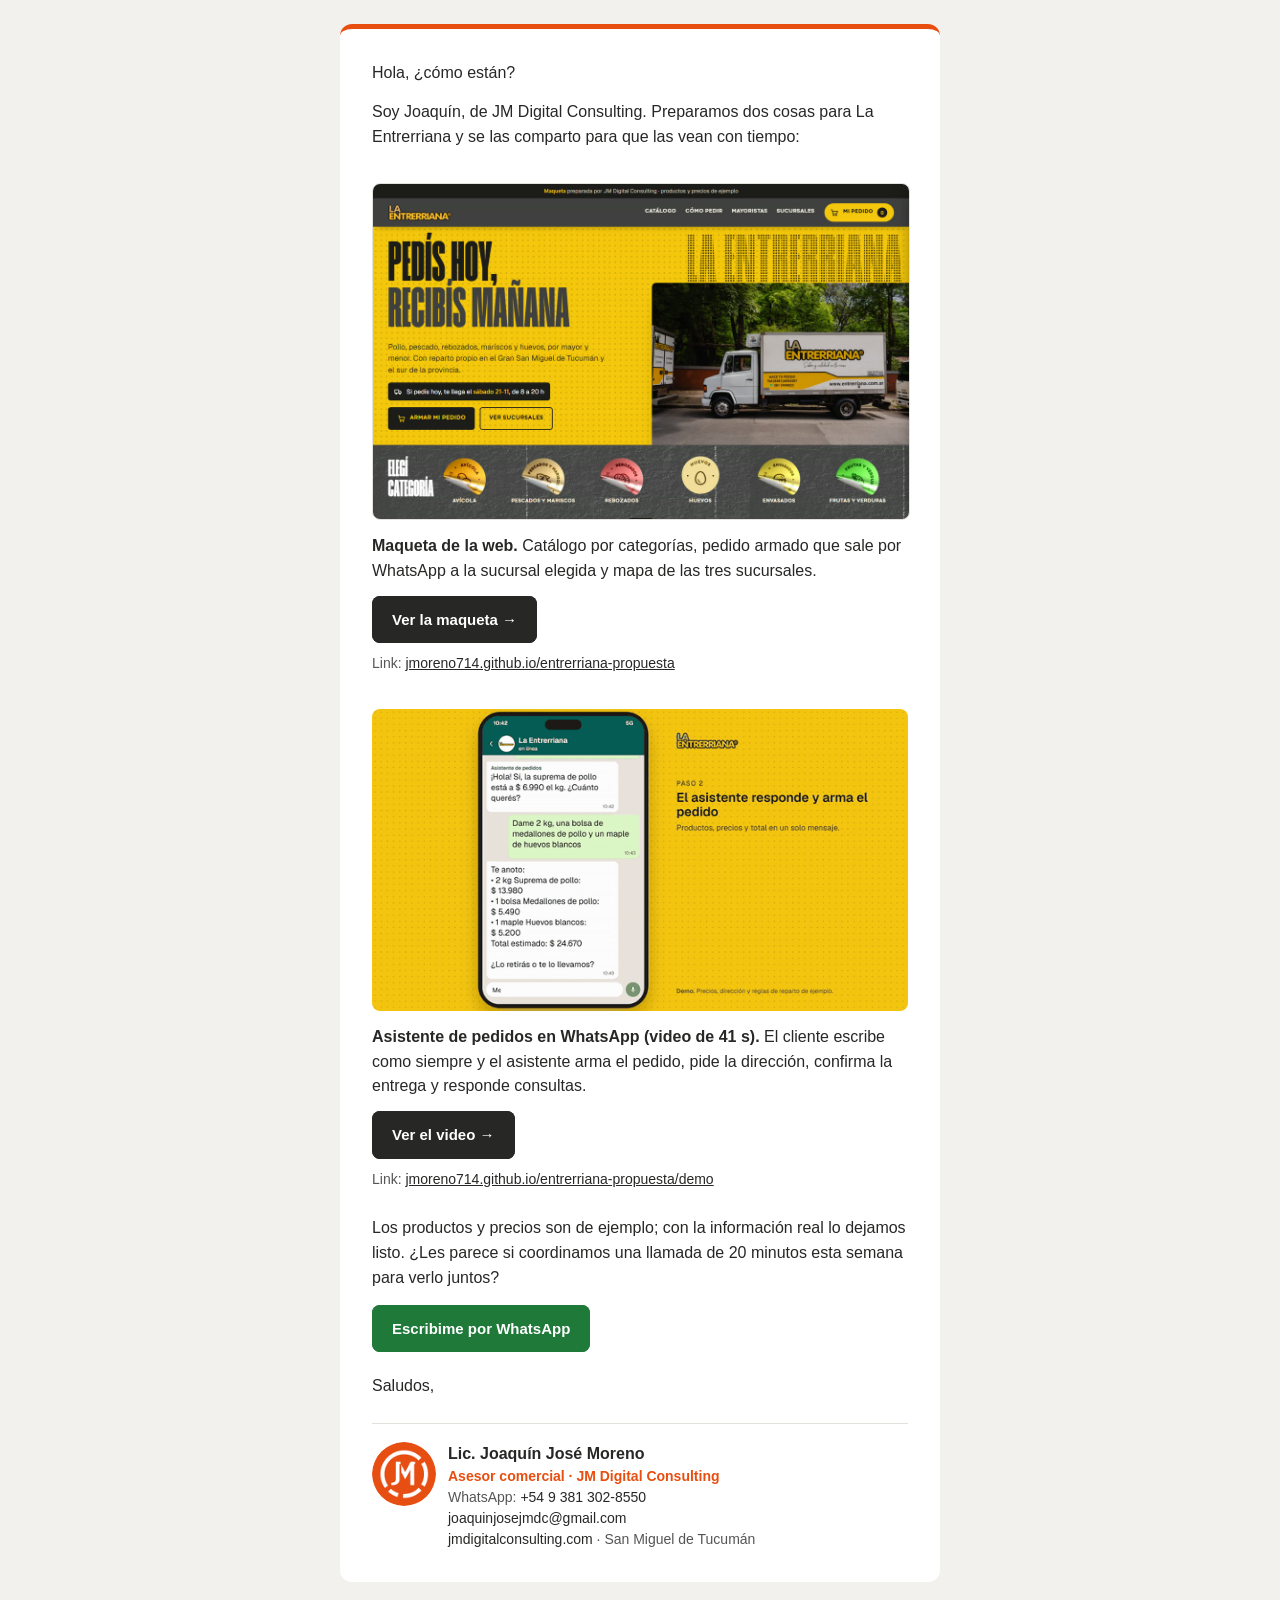
==== correo/index.html @ 6ceccf23 "Correo en línea para copiar y pegar Co-Authored-By: Claude Opus 5.5 <noreply@anthropic.com>" ====
<!doctype html>
<html lang="es">
<head>
<meta charset="utf-8">
<meta name="viewport" content="width=device-width, initial-scale=1">
<meta name="robots" content="noindex, nofollow">
<title>Maqueta web y demo de pedidos por WhatsApp para La Entrerriana</title>
</head>
<body style="margin:0;padding:0;background:#f2f1ee;">
<!-- Asunto: Maqueta web y demo de pedidos por WhatsApp para La Entrerriana -->
<div style="display:none;max-height:0;overflow:hidden;opacity:0;">Les comparto la maqueta de la web y un video corto del asistente de pedidos.</div>
<table role="presentation" width="100%" cellpadding="0" cellspacing="0" border="0" style="background:#f2f1ee;">
<tr><td align="center" style="padding:24px 12px;">
<table role="presentation" width="600" cellpadding="0" cellspacing="0" border="0" bgcolor="#ffffff" style="width:100%;max-width:600px;background:#ffffff;border-radius:12px;border-top:5px solid #E84E0F;">
<tr><td style="padding:32px 32px 8px;font-family:Arial,Helvetica,sans-serif;font-size:16px;line-height:1.55;color:#272726;">
<p style="margin:0 0 14px;">Hola, ¿cómo están?</p>
<p style="margin:0 0 14px;">Soy Joaquín, de JM Digital Consulting. Preparamos dos cosas para La Entrerriana y se las comparto para que las vean con tiempo:</p>
</td></tr>

<!-- Maqueta web -->
<tr><td style="padding:12px 32px 8px;">
<a href="https://jmoreno714.github.io/entrerriana-propuesta/" target="_blank" style="text-decoration:none;">
<img src="https://jmoreno714.github.io/entrerriana-propuesta/correo/sitio.jpg" width="536" alt="Maqueta de la web de La Entrerriana: inicio con el camión de reparto y las categorías" style="display:block;width:100%;max-width:536px;height:auto;border:1px solid #e3e1dc;border-radius:8px;">
</a>
</td></tr>
<tr><td style="padding:6px 32px 22px;font-family:Arial,Helvetica,sans-serif;font-size:16px;line-height:1.55;color:#272726;">
<p style="margin:0 0 12px;"><b>Maqueta de la web.</b> Catálogo por categorías, pedido armado que sale por WhatsApp a la sucursal elegida y mapa de las tres sucursales.</p>
<table role="presentation" cellpadding="0" cellspacing="0" border="0"><tr><td bgcolor="#272726" style="background:#272726;border-radius:8px;"><a href="https://jmoreno714.github.io/entrerriana-propuesta/" target="_blank" style="display:inline-block;background:#272726;color:#ffffff;font-family:Arial,Helvetica,sans-serif;font-size:15px;font-weight:bold;text-decoration:none;padding:12px 20px;border-radius:8px;"><font color="#ffffff">Ver la maqueta &rarr;</font></a></td></tr></table>
<p style="margin:10px 0 0;font-size:14px;color:#555555;">Link: <a href="https://jmoreno714.github.io/entrerriana-propuesta/" target="_blank" style="color:#272726;">jmoreno714.github.io/entrerriana-propuesta</a></p>
</td></tr>

<!-- Video demo -->
<tr><td style="padding:12px 32px 8px;">
<a href="https://jmoreno714.github.io/entrerriana-propuesta/demo/" target="_blank" style="text-decoration:none;">
<img src="https://jmoreno714.github.io/entrerriana-propuesta/correo/demo.gif" width="536" alt="Video: un cliente hace el pedido por WhatsApp y el asistente lo arma" style="display:block;width:100%;max-width:536px;height:auto;border-radius:8px;">
</a>
</td></tr>
<tr><td style="padding:6px 32px 22px;font-family:Arial,Helvetica,sans-serif;font-size:16px;line-height:1.55;color:#272726;">
<p style="margin:0 0 12px;"><b>Asistente de pedidos en WhatsApp (video de 41 s).</b> El cliente escribe como siempre y el asistente arma el pedido, pide la dirección, confirma la entrega y responde consultas.</p>
<table role="presentation" cellpadding="0" cellspacing="0" border="0"><tr><td bgcolor="#272726" style="background:#272726;border-radius:8px;"><a href="https://jmoreno714.github.io/entrerriana-propuesta/demo/" target="_blank" style="display:inline-block;background:#272726;color:#ffffff;font-family:Arial,Helvetica,sans-serif;font-size:15px;font-weight:bold;text-decoration:none;padding:12px 20px;border-radius:8px;"><font color="#ffffff">Ver el video &rarr;</font></a></td></tr></table>
<p style="margin:10px 0 0;font-size:14px;color:#555555;">Link: <a href="https://jmoreno714.github.io/entrerriana-propuesta/demo/" target="_blank" style="color:#272726;">jmoreno714.github.io/entrerriana-propuesta/demo</a></p>
</td></tr>

<!-- Cierre -->
<tr><td style="padding:4px 32px 24px;font-family:Arial,Helvetica,sans-serif;font-size:16px;line-height:1.55;color:#272726;">
<p style="margin:0 0 14px;">Los productos y precios son de ejemplo; con la información real lo dejamos listo. ¿Les parece si coordinamos una llamada de 20 minutos esta semana para verlo juntos?</p>
<table role="presentation" cellpadding="0" cellspacing="0" border="0"><tr><td bgcolor="#1f7a3a" style="background:#1f7a3a;border-radius:8px;"><a href="https://wa.me/5493813028550?text=Hola%20Joaqu%C3%ADn%2C%20vimos%20la%20maqueta%20y%20la%20demo%20para%20La%20Entrerriana" target="_blank" style="display:inline-block;background:#1f7a3a;color:#ffffff;font-family:Arial,Helvetica,sans-serif;font-size:15px;font-weight:bold;text-decoration:none;padding:12px 20px;border-radius:8px;"><font color="#ffffff">Escribime por WhatsApp</font></a></td></tr></table>
<p style="margin:22px 0 0;">Saludos,</p>
</td></tr>

<!-- Firma -->
<tr><td style="padding:0 32px 32px;">
<table role="presentation" cellpadding="0" cellspacing="0" border="0" style="border-top:1px solid #e3e1dc;width:100%;">
<tr>
<td width="76" valign="top" style="padding-top:18px;">
<a href="https://jmdigitalconsulting.com" target="_blank"><img src="https://jmoreno714.github.io/entrerriana-propuesta/correo/logo-jmdc.png" width="64" height="64" alt="JM Digital Consulting" style="display:block;border-radius:50%;"></a>
</td>
<td valign="top" style="padding-top:18px;font-family:Arial,Helvetica,sans-serif;font-size:14px;line-height:1.5;color:#555555;">
<div style="font-size:16px;font-weight:bold;color:#272726;">Lic. Joaquín José Moreno</div>
<div style="color:#E84E0F;font-weight:bold;">Asesor comercial · JM Digital Consulting</div>
<div>WhatsApp: <a href="https://wa.me/5493813028550" target="_blank" style="color:#272726;text-decoration:none;">+54 9 381 302-8550</a></div>
<div><a href="mailto:joaquinjosejmdc@gmail.com" style="color:#272726;text-decoration:none;">joaquinjosejmdc@gmail.com</a></div>
<div><a href="https://jmdigitalconsulting.com" target="_blank" style="color:#272726;text-decoration:none;">jmdigitalconsulting.com</a> · San Miguel de Tucumán</div>
</td>
</tr>
</table>
</td></tr>
</table>
</td></tr>
</table>
</body>
</html>
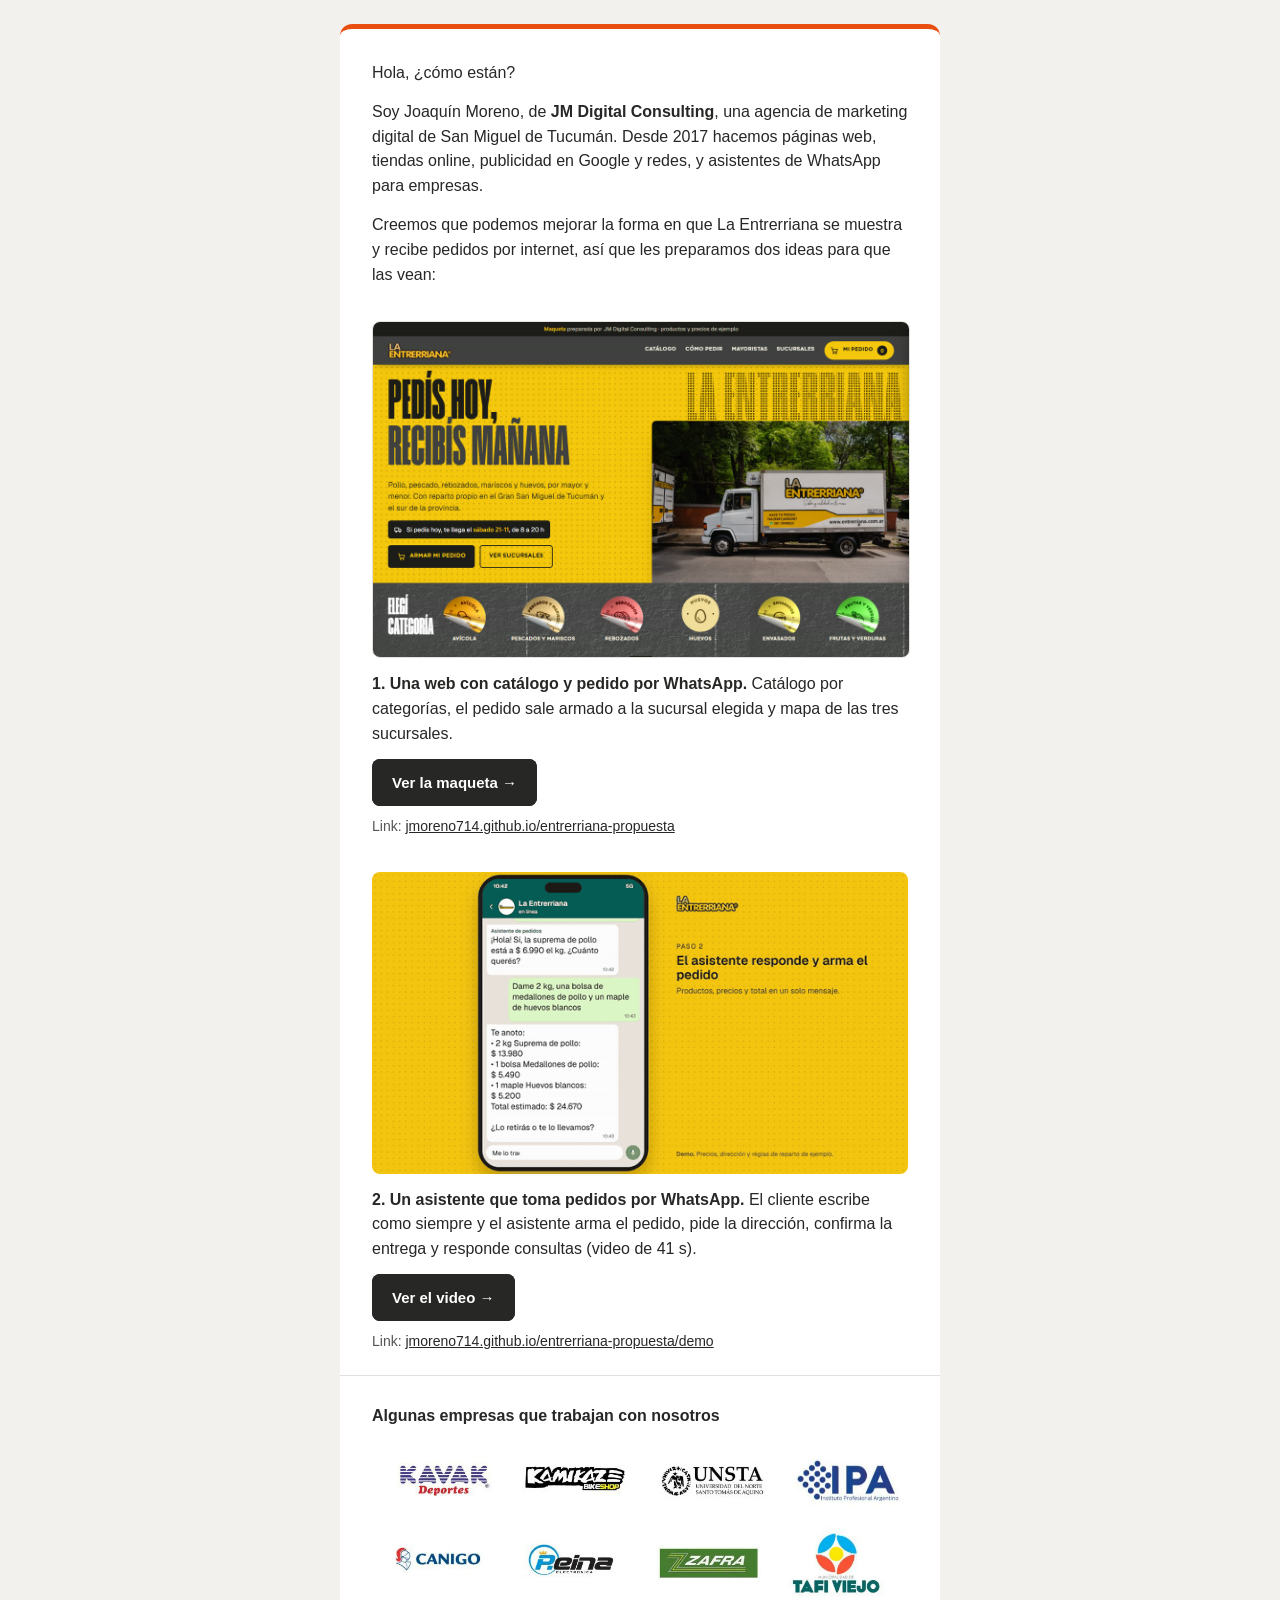
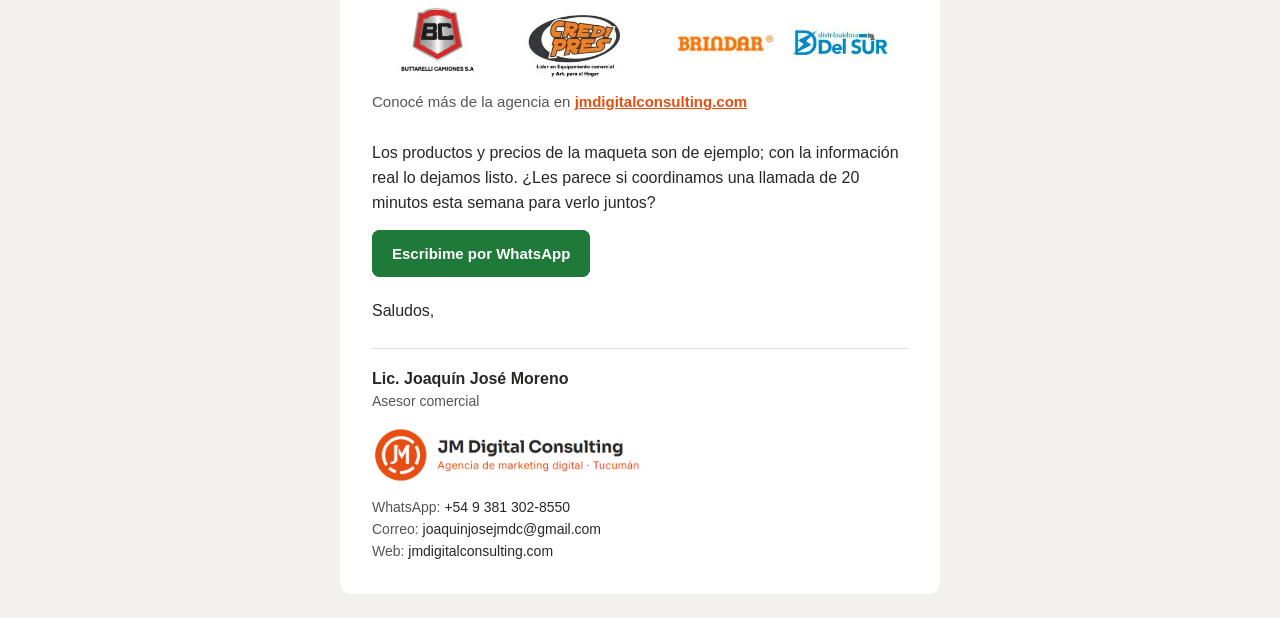
==== commit e1167dd5: "Correo con presentación de la agencia, clientes y logo nítido Co-Authored-By: Claude Opus 5.5 <norep" ====
--- a/correo/index.html
+++ b/correo/index.html
@@ -4,67 +4,73 @@
 <meta charset="utf-8">
 <meta name="viewport" content="width=device-width, initial-scale=1">
 <meta name="robots" content="noindex, nofollow">
-<title>Maqueta web y demo de pedidos por WhatsApp para La Entrerriana</title>
+<title>Una propuesta digital para La Entrerriana</title>
 </head>
 <body style="margin:0;padding:0;background:#f2f1ee;">
-<!-- Asunto: Maqueta web y demo de pedidos por WhatsApp para La Entrerriana -->
-<div style="display:none;max-height:0;overflow:hidden;opacity:0;">Les comparto la maqueta de la web y un video corto del asistente de pedidos.</div>
-<table role="presentation" width="100%" cellpadding="0" cellspacing="0" border="0" style="background:#f2f1ee;">
+<!-- Asunto: Una propuesta digital para La Entrerriana -->
+<div style="display:none;max-height:0;overflow:hidden;opacity:0;">Somos JM Digital Consulting, de Tucumán. Les preparamos una maqueta de web y una demo de pedidos por WhatsApp.</div>
+<table role="presentation" width="100%" cellpadding="0" cellspacing="0" border="0" bgcolor="#f2f1ee" style="background:#f2f1ee;">
 <tr><td align="center" style="padding:24px 12px;">
 <table role="presentation" width="600" cellpadding="0" cellspacing="0" border="0" bgcolor="#ffffff" style="width:100%;max-width:600px;background:#ffffff;border-radius:12px;border-top:5px solid #E84E0F;">
+
 <tr><td style="padding:32px 32px 8px;font-family:Arial,Helvetica,sans-serif;font-size:16px;line-height:1.55;color:#272726;">
 <p style="margin:0 0 14px;">Hola, ¿cómo están?</p>
-<p style="margin:0 0 14px;">Soy Joaquín, de JM Digital Consulting. Preparamos dos cosas para La Entrerriana y se las comparto para que las vean con tiempo:</p>
+<p style="margin:0 0 14px;">Soy Joaquín Moreno, de <b>JM Digital Consulting</b>, una agencia de marketing digital de San Miguel de Tucumán. Desde 2017 hacemos páginas web, tiendas online, publicidad en Google y redes, y asistentes de WhatsApp para empresas.</p>
+<p style="margin:0 0 14px;">Creemos que podemos mejorar la forma en que La Entrerriana se muestra y recibe pedidos por internet, así que les preparamos dos ideas para que las vean:</p>
 </td></tr>
 
-<!-- Maqueta web -->
+<!-- 1. Maqueta web -->
 <tr><td style="padding:12px 32px 8px;">
-<a href="https://jmoreno714.github.io/entrerriana-propuesta/" target="_blank" style="text-decoration:none;">
-<img src="https://jmoreno714.github.io/entrerriana-propuesta/correo/sitio.jpg" width="536" alt="Maqueta de la web de La Entrerriana: inicio con el camión de reparto y las categorías" style="display:block;width:100%;max-width:536px;height:auto;border:1px solid #e3e1dc;border-radius:8px;">
-</a>
+<a href="https://jmoreno714.github.io/entrerriana-propuesta/" target="_blank" style="text-decoration:none;"><img src="https://jmoreno714.github.io/entrerriana-propuesta/correo/sitio.jpg" width="536" alt="Maqueta de la web de La Entrerriana" style="display:block;width:100%;max-width:536px;height:auto;border:1px solid #e3e1dc;border-radius:8px;"></a>
 </td></tr>
 <tr><td style="padding:6px 32px 22px;font-family:Arial,Helvetica,sans-serif;font-size:16px;line-height:1.55;color:#272726;">
-<p style="margin:0 0 12px;"><b>Maqueta de la web.</b> Catálogo por categorías, pedido armado que sale por WhatsApp a la sucursal elegida y mapa de las tres sucursales.</p>
+<p style="margin:0 0 12px;"><b>1. Una web con catálogo y pedido por WhatsApp.</b> Catálogo por categorías, el pedido sale armado a la sucursal elegida y mapa de las tres sucursales.</p>
 <table role="presentation" cellpadding="0" cellspacing="0" border="0"><tr><td bgcolor="#272726" style="background:#272726;border-radius:8px;"><a href="https://jmoreno714.github.io/entrerriana-propuesta/" target="_blank" style="display:inline-block;background:#272726;color:#ffffff;font-family:Arial,Helvetica,sans-serif;font-size:15px;font-weight:bold;text-decoration:none;padding:12px 20px;border-radius:8px;"><font color="#ffffff">Ver la maqueta &rarr;</font></a></td></tr></table>
 <p style="margin:10px 0 0;font-size:14px;color:#555555;">Link: <a href="https://jmoreno714.github.io/entrerriana-propuesta/" target="_blank" style="color:#272726;">jmoreno714.github.io/entrerriana-propuesta</a></p>
 </td></tr>
 
-<!-- Video demo -->
+<!-- 2. Video demo -->
 <tr><td style="padding:12px 32px 8px;">
-<a href="https://jmoreno714.github.io/entrerriana-propuesta/demo/" target="_blank" style="text-decoration:none;">
-<img src="https://jmoreno714.github.io/entrerriana-propuesta/correo/demo.gif" width="536" alt="Video: un cliente hace el pedido por WhatsApp y el asistente lo arma" style="display:block;width:100%;max-width:536px;height:auto;border-radius:8px;">
-</a>
+<a href="https://jmoreno714.github.io/entrerriana-propuesta/demo/" target="_blank" style="text-decoration:none;"><img src="https://jmoreno714.github.io/entrerriana-propuesta/correo/demo.gif" width="536" alt="Video: un cliente hace el pedido por WhatsApp y el asistente lo arma" style="display:block;width:100%;max-width:536px;height:auto;border-radius:8px;"></a>
 </td></tr>
 <tr><td style="padding:6px 32px 22px;font-family:Arial,Helvetica,sans-serif;font-size:16px;line-height:1.55;color:#272726;">
-<p style="margin:0 0 12px;"><b>Asistente de pedidos en WhatsApp (video de 41 s).</b> El cliente escribe como siempre y el asistente arma el pedido, pide la dirección, confirma la entrega y responde consultas.</p>
+<p style="margin:0 0 12px;"><b>2. Un asistente que toma pedidos por WhatsApp.</b> El cliente escribe como siempre y el asistente arma el pedido, pide la dirección, confirma la entrega y responde consultas (video de 41 s).</p>
 <table role="presentation" cellpadding="0" cellspacing="0" border="0"><tr><td bgcolor="#272726" style="background:#272726;border-radius:8px;"><a href="https://jmoreno714.github.io/entrerriana-propuesta/demo/" target="_blank" style="display:inline-block;background:#272726;color:#ffffff;font-family:Arial,Helvetica,sans-serif;font-size:15px;font-weight:bold;text-decoration:none;padding:12px 20px;border-radius:8px;"><font color="#ffffff">Ver el video &rarr;</font></a></td></tr></table>
 <p style="margin:10px 0 0;font-size:14px;color:#555555;">Link: <a href="https://jmoreno714.github.io/entrerriana-propuesta/demo/" target="_blank" style="color:#272726;">jmoreno714.github.io/entrerriana-propuesta/demo</a></p>
 </td></tr>
 
+<!-- Clientes -->
+<tr><td style="padding:10px 32px 6px;font-family:Arial,Helvetica,sans-serif;font-size:16px;line-height:1.55;color:#272726;border-top:1px solid #e3e1dc;">
+<p style="margin:18px 0 6px;"><b>Algunas empresas que trabajan con nosotros</b></p>
+</td></tr>
+<tr><td style="padding:0 32px 8px;">
+<a href="https://jmdigitalconsulting.com" target="_blank" style="text-decoration:none;"><img src="https://jmoreno714.github.io/entrerriana-propuesta/correo/clientes.jpg" width="536" alt="Clientes de JM Digital Consulting: Kavak Deportes, Kamikaze Bikeshop, UNSTA, Instituto Profesional Argentino, Canigo, Reina Electrónica, Zafra, Municipalidad de Tafí Viejo, Buttarelli Camiones, Credipres, Brindar y Distribuidora Del Sur" style="display:block;width:100%;max-width:536px;height:auto;"></a>
+</td></tr>
+<tr><td style="padding:0 32px 24px;font-family:Arial,Helvetica,sans-serif;font-size:15px;line-height:1.55;color:#555555;">
+<p style="margin:0;">Conocé más de la agencia en <a href="https://jmdigitalconsulting.com" target="_blank" style="color:#E84E0F;font-weight:bold;">jmdigitalconsulting.com</a></p>
+</td></tr>
+
 <!-- Cierre -->
 <tr><td style="padding:4px 32px 24px;font-family:Arial,Helvetica,sans-serif;font-size:16px;line-height:1.55;color:#272726;">
-<p style="margin:0 0 14px;">Los productos y precios son de ejemplo; con la información real lo dejamos listo. ¿Les parece si coordinamos una llamada de 20 minutos esta semana para verlo juntos?</p>
-<table role="presentation" cellpadding="0" cellspacing="0" border="0"><tr><td bgcolor="#1f7a3a" style="background:#1f7a3a;border-radius:8px;"><a href="https://wa.me/5493813028550?text=Hola%20Joaqu%C3%ADn%2C%20vimos%20la%20maqueta%20y%20la%20demo%20para%20La%20Entrerriana" target="_blank" style="display:inline-block;background:#1f7a3a;color:#ffffff;font-family:Arial,Helvetica,sans-serif;font-size:15px;font-weight:bold;text-decoration:none;padding:12px 20px;border-radius:8px;"><font color="#ffffff">Escribime por WhatsApp</font></a></td></tr></table>
+<p style="margin:0 0 14px;">Los productos y precios de la maqueta son de ejemplo; con la información real lo dejamos listo. ¿Les parece si coordinamos una llamada de 20 minutos esta semana para verlo juntos?</p>
+<table role="presentation" cellpadding="0" cellspacing="0" border="0"><tr><td bgcolor="#1f7a3a" style="background:#1f7a3a;border-radius:8px;"><a href="https://wa.me/5493813028550?text=Hola%20Joaqu%C3%ADn%2C%20vimos%20la%20propuesta%20para%20La%20Entrerriana" target="_blank" style="display:inline-block;background:#1f7a3a;color:#ffffff;font-family:Arial,Helvetica,sans-serif;font-size:15px;font-weight:bold;text-decoration:none;padding:12px 20px;border-radius:8px;"><font color="#ffffff">Escribime por WhatsApp</font></a></td></tr></table>
 <p style="margin:22px 0 0;">Saludos,</p>
 </td></tr>
 
 <!-- Firma -->
 <tr><td style="padding:0 32px 32px;">
 <table role="presentation" cellpadding="0" cellspacing="0" border="0" style="border-top:1px solid #e3e1dc;width:100%;">
-<tr>
-<td width="76" valign="top" style="padding-top:18px;">
-<a href="https://jmdigitalconsulting.com" target="_blank"><img src="https://jmoreno714.github.io/entrerriana-propuesta/correo/logo-jmdc.png" width="64" height="64" alt="JM Digital Consulting" style="display:block;border-radius:50%;"></a>
-</td>
-<td valign="top" style="padding-top:18px;font-family:Arial,Helvetica,sans-serif;font-size:14px;line-height:1.5;color:#555555;">
+<tr><td style="padding-top:18px;font-family:Arial,Helvetica,sans-serif;font-size:14px;line-height:1.55;color:#555555;">
 <div style="font-size:16px;font-weight:bold;color:#272726;">Lic. Joaquín José Moreno</div>
-<div style="color:#E84E0F;font-weight:bold;">Asesor comercial · JM Digital Consulting</div>
-<div>WhatsApp: <a href="https://wa.me/5493813028550" target="_blank" style="color:#272726;text-decoration:none;">+54 9 381 302-8550</a></div>
-<div><a href="mailto:joaquinjosejmdc@gmail.com" style="color:#272726;text-decoration:none;">joaquinjosejmdc@gmail.com</a></div>
-<div><a href="https://jmdigitalconsulting.com" target="_blank" style="color:#272726;text-decoration:none;">jmdigitalconsulting.com</a> · San Miguel de Tucumán</div>
-</td>
-</tr>
+<div style="margin-bottom:10px;">Asesor comercial</div>
+<a href="https://jmdigitalconsulting.com" target="_blank" style="text-decoration:none;"><img src="https://jmoreno714.github.io/entrerriana-propuesta/correo/firma-logo.png" width="296" height="64" alt="JM Digital Consulting, agencia de marketing digital, Tucumán" style="display:block;width:296px;height:64px;"></a>
+<div style="margin-top:10px;">WhatsApp: <a href="https://wa.me/5493813028550" target="_blank" style="color:#272726;text-decoration:none;">+54 9 381 302-8550</a></div>
+<div>Correo: <a href="mailto:joaquinjosejmdc@gmail.com" style="color:#272726;text-decoration:none;">joaquinjosejmdc@gmail.com</a></div>
+<div>Web: <a href="https://jmdigitalconsulting.com" target="_blank" style="color:#272726;text-decoration:none;">jmdigitalconsulting.com</a></div>
+</td></tr>
 </table>
 </td></tr>
+
 </table>
 </td></tr>
 </table>
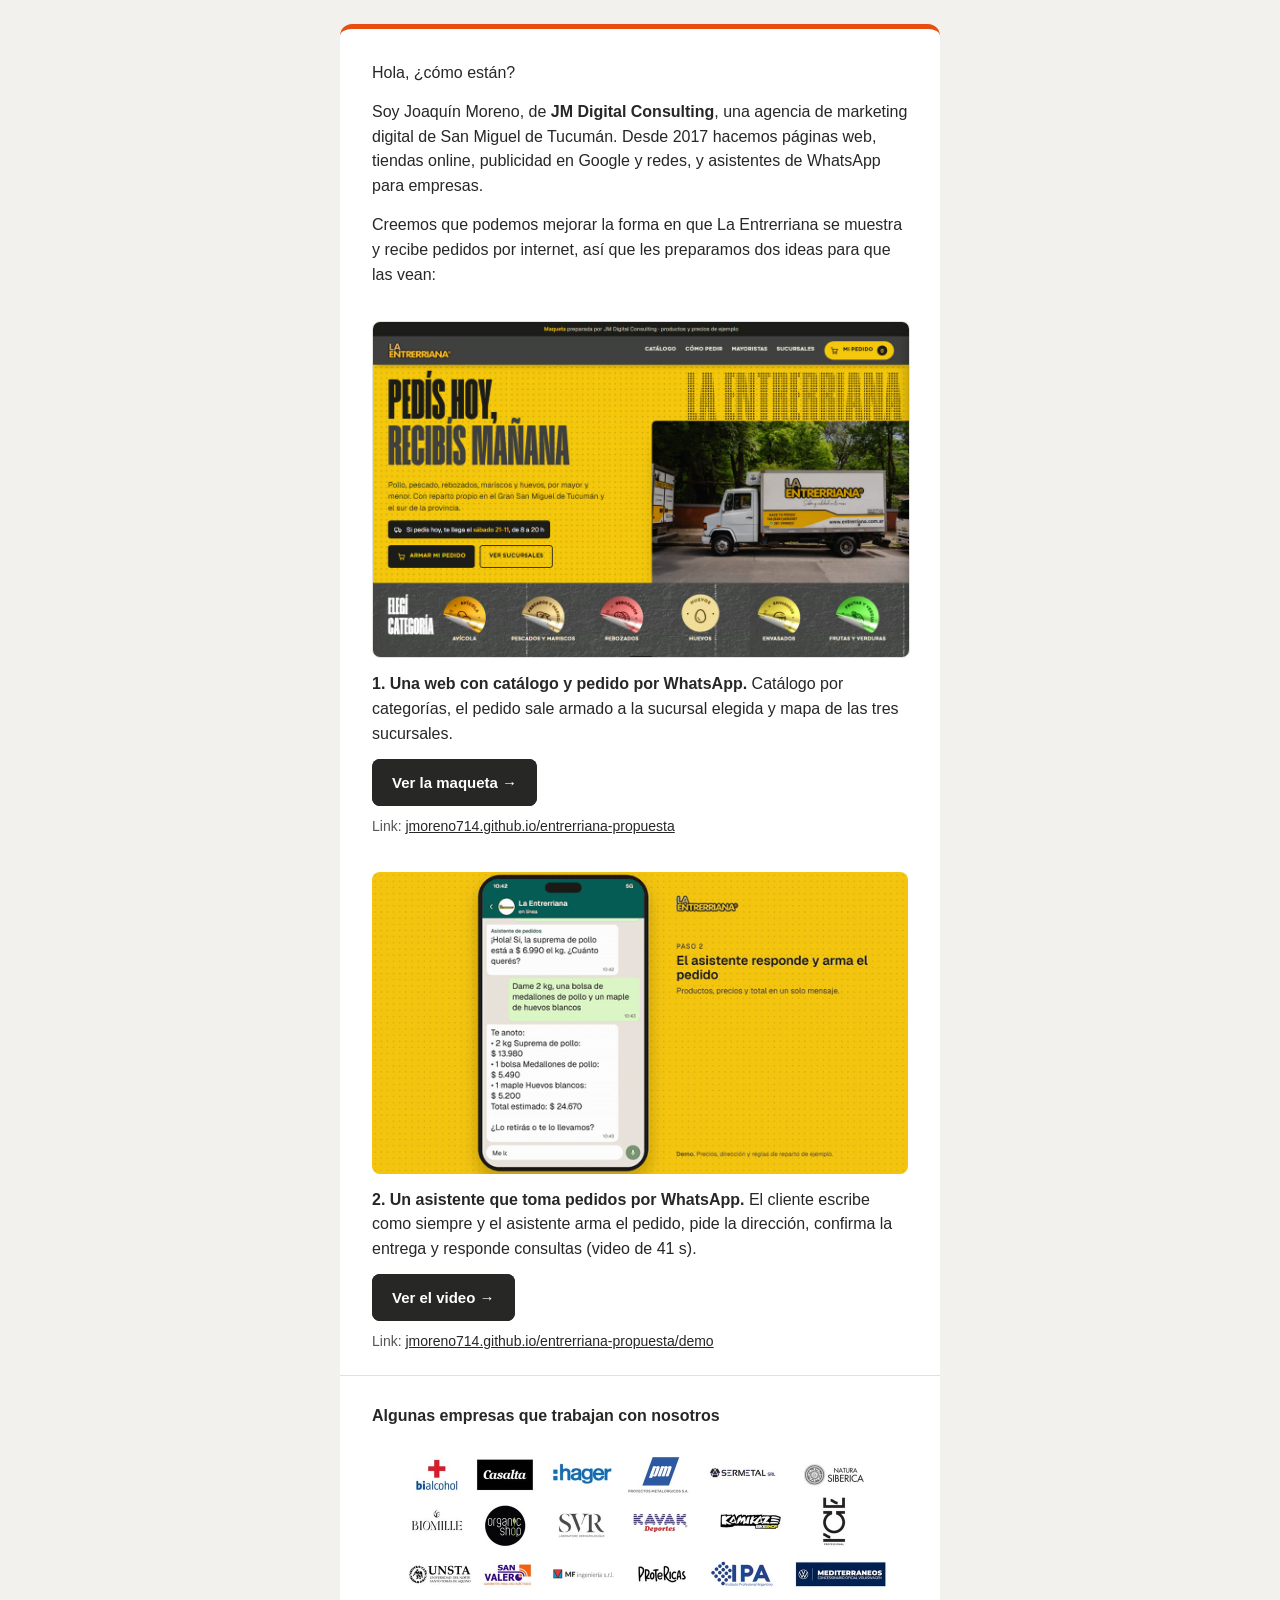
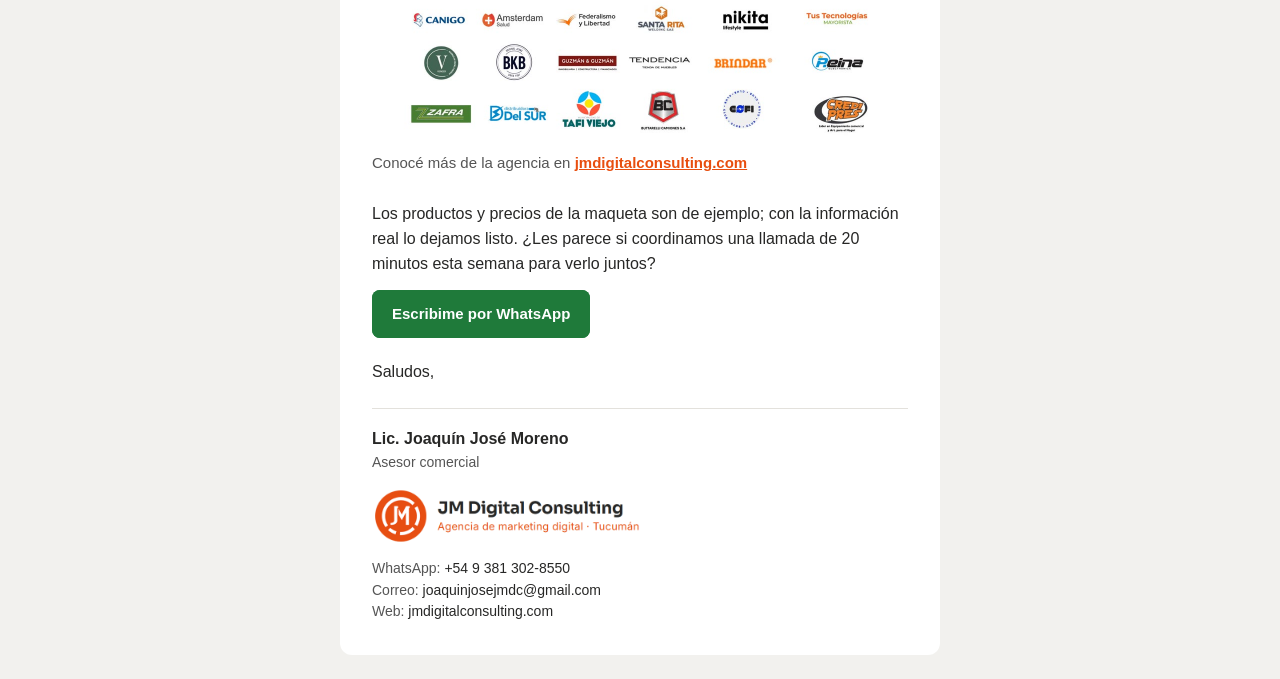
==== commit 9f3e834e: "Texto alternativo de la imagen de clientes Co-Authored-By: Claude Opus 5.5 <noreply@anthropic.com>" ====
--- a/correo/index.html
+++ b/correo/index.html
@@ -44,7 +44,7 @@
 <p style="margin:18px 0 6px;"><b>Algunas empresas que trabajan con nosotros</b></p>
 </td></tr>
 <tr><td style="padding:0 32px 8px;">
-<a href="https://jmdigitalconsulting.com" target="_blank" style="text-decoration:none;"><img src="https://jmoreno714.github.io/entrerriana-propuesta/correo/clientes.jpg" width="536" alt="Clientes de JM Digital Consulting: Kavak Deportes, Kamikaze Bikeshop, UNSTA, Instituto Profesional Argentino, Canigo, Reina Electrónica, Zafra, Municipalidad de Tafí Viejo, Buttarelli Camiones, Credipres, Brindar y Distribuidora Del Sur" style="display:block;width:100%;max-width:536px;height:auto;"></a>
+<a href="https://jmdigitalconsulting.com" target="_blank" style="text-decoration:none;"><img src="https://jmoreno714.github.io/entrerriana-propuesta/correo/clientes.jpg" width="536" alt="Logos de empresas clientes de JM Digital Consulting" style="display:block;width:100%;max-width:536px;height:auto;"></a>
 </td></tr>
 <tr><td style="padding:0 32px 24px;font-family:Arial,Helvetica,sans-serif;font-size:15px;line-height:1.55;color:#555555;">
 <p style="margin:0;">Conocé más de la agencia en <a href="https://jmdigitalconsulting.com" target="_blank" style="color:#E84E0F;font-weight:bold;">jmdigitalconsulting.com</a></p>
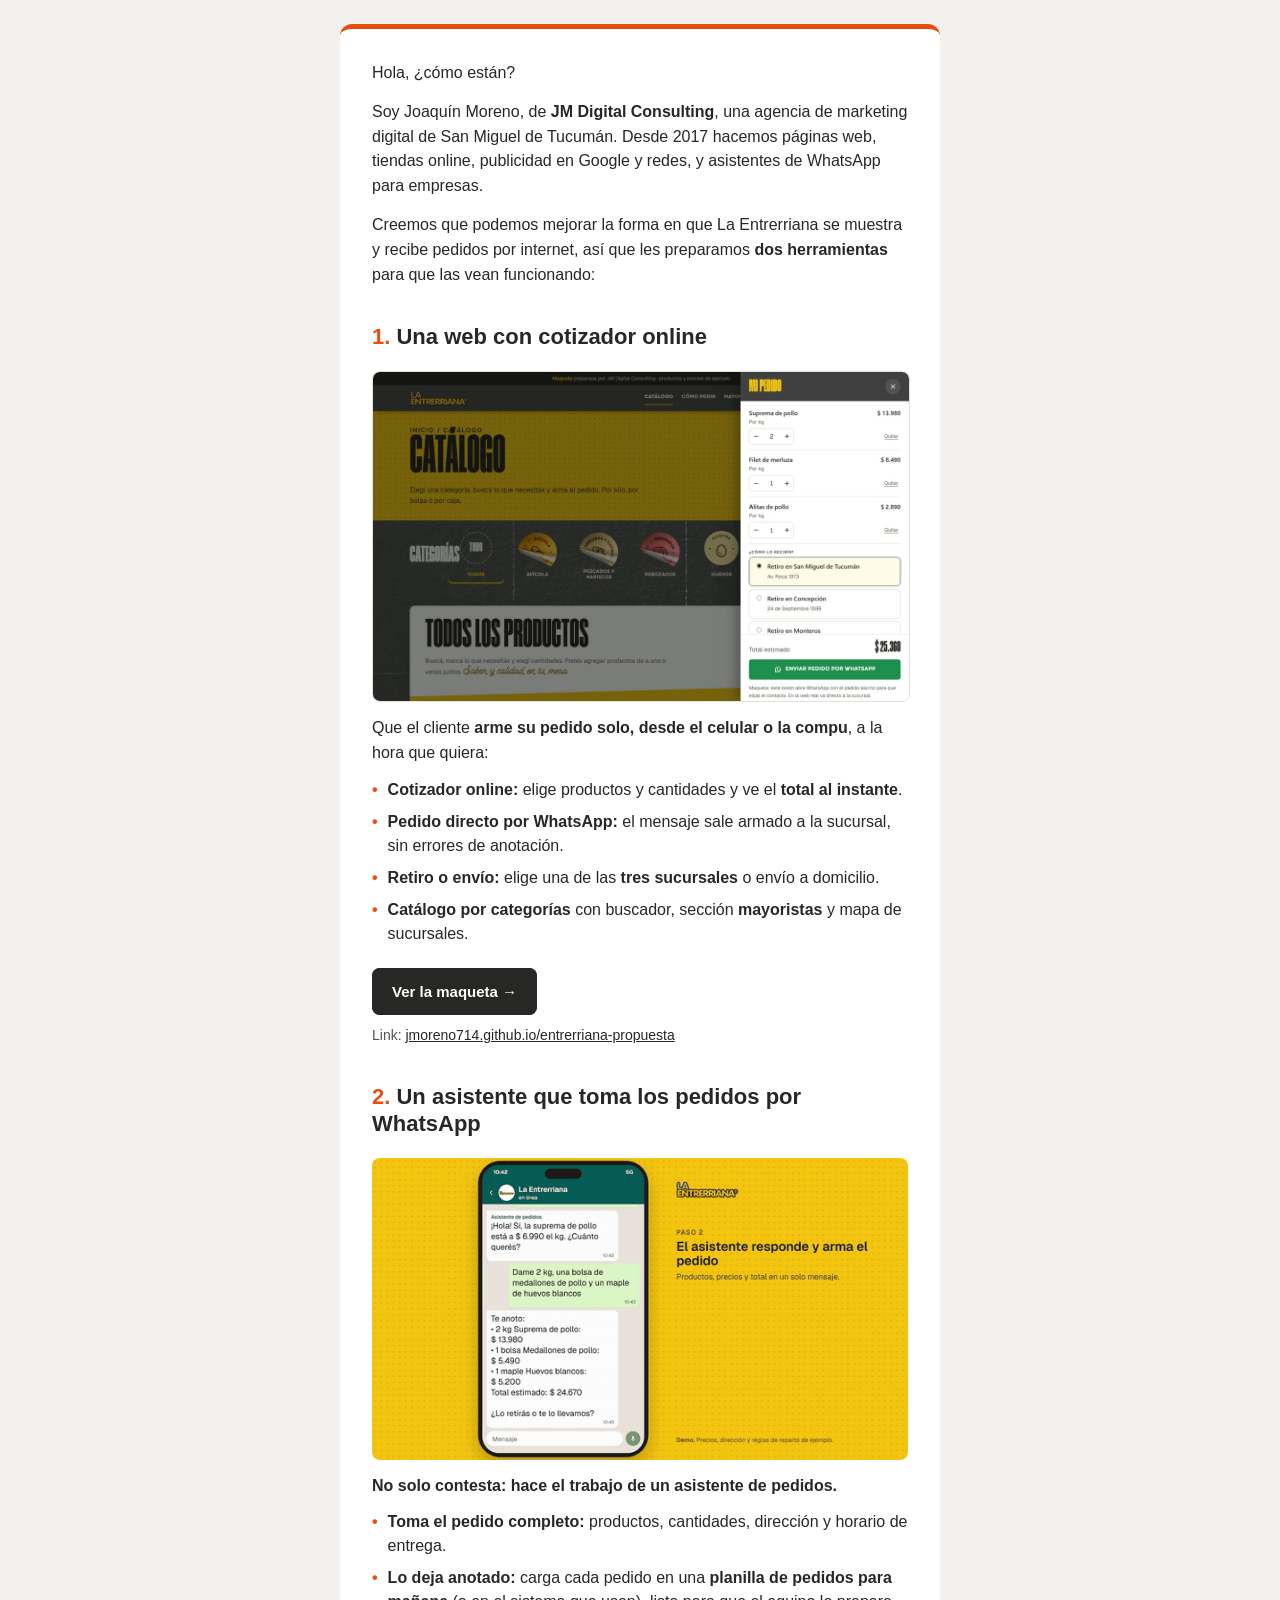
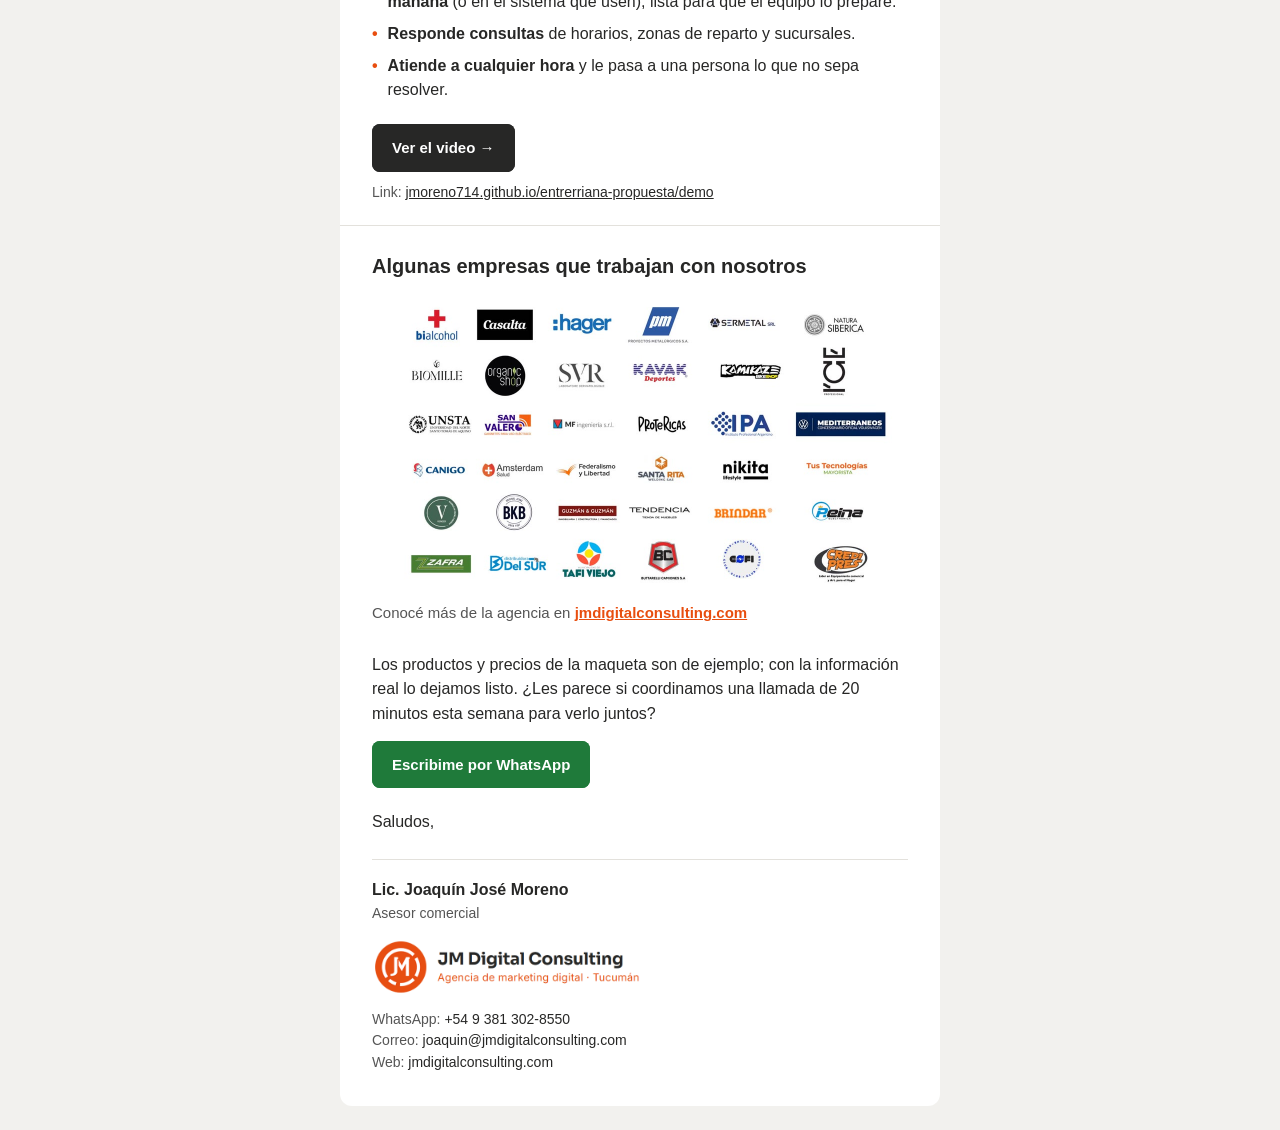
==== commit a927dbc8: "Correo: cotizador, títulos más grandes y beneficios en negrita Co-Authored-By: Claude Opus 5.5 <nore" ====
--- a/correo/index.html
+++ b/correo/index.html
@@ -16,32 +16,34 @@
 <tr><td style="padding:32px 32px 8px;font-family:Arial,Helvetica,sans-serif;font-size:16px;line-height:1.55;color:#272726;">
 <p style="margin:0 0 14px;">Hola, ¿cómo están?</p>
 <p style="margin:0 0 14px;">Soy Joaquín Moreno, de <b>JM Digital Consulting</b>, una agencia de marketing digital de San Miguel de Tucumán. Desde 2017 hacemos páginas web, tiendas online, publicidad en Google y redes, y asistentes de WhatsApp para empresas.</p>
-<p style="margin:0 0 14px;">Creemos que podemos mejorar la forma en que La Entrerriana se muestra y recibe pedidos por internet, así que les preparamos dos ideas para que las vean:</p>
+<p style="margin:0 0 14px;">Creemos que podemos mejorar la forma en que La Entrerriana se muestra y recibe pedidos por internet, así que les preparamos <b>dos herramientas</b> para que las vean funcionando:</p>
 </td></tr>
 
 <!-- 1. Maqueta web -->
-<tr><td style="padding:12px 32px 8px;">
-<a href="https://jmoreno714.github.io/entrerriana-propuesta/" target="_blank" style="text-decoration:none;"><img src="https://jmoreno714.github.io/entrerriana-propuesta/correo/sitio.jpg" width="536" alt="Maqueta de la web de La Entrerriana" style="display:block;width:100%;max-width:536px;height:auto;border:1px solid #e3e1dc;border-radius:8px;"></a>
+<tr><td style="padding:14px 32px 4px;"><p style="margin:0 0 10px;font-family:Arial,Helvetica,sans-serif;font-size:22px;line-height:1.25;font-weight:bold;color:#272726;"><font color="#E84E0F">1.</font> Una web con cotizador online</p></td></tr>
+<tr><td style="padding:6px 32px 8px;">
+<a href="https://jmoreno714.github.io/entrerriana-propuesta/" target="_blank" style="text-decoration:none;"><img src="https://jmoreno714.github.io/entrerriana-propuesta/correo/cotizador.jpg" width="536" alt="Cotizador online de La Entrerriana: pedido armado con total y opciones de retiro o envío" style="display:block;width:100%;max-width:536px;height:auto;border:1px solid #e3e1dc;border-radius:8px;"></a>
 </td></tr>
 <tr><td style="padding:6px 32px 22px;font-family:Arial,Helvetica,sans-serif;font-size:16px;line-height:1.55;color:#272726;">
-<p style="margin:0 0 12px;"><b>1. Una web con catálogo y pedido por WhatsApp.</b> Catálogo por categorías, el pedido sale armado a la sucursal elegida y mapa de las tres sucursales.</p>
+<p style="margin:0 0 12px;">Que el cliente <b>arme su pedido solo, desde el celular o la compu</b>, a la hora que quiera:</p><table role="presentation" cellpadding="0" cellspacing="0" border="0" style="margin:0 0 14px;"><tr><td valign="top" style="padding:0 10px 8px 0;font-family:Arial,Helvetica,sans-serif;font-size:16px;line-height:1.5;color:#E84E0F;font-weight:bold;">&#8226;</td><td style="padding:0 0 8px;font-family:Arial,Helvetica,sans-serif;font-size:16px;line-height:1.5;color:#272726;"><b>Cotizador online:</b> elige productos y cantidades y ve el <b>total al instante</b>.</td></tr><tr><td valign="top" style="padding:0 10px 8px 0;font-family:Arial,Helvetica,sans-serif;font-size:16px;line-height:1.5;color:#E84E0F;font-weight:bold;">&#8226;</td><td style="padding:0 0 8px;font-family:Arial,Helvetica,sans-serif;font-size:16px;line-height:1.5;color:#272726;"><b>Pedido directo por WhatsApp:</b> el mensaje sale armado a la sucursal, sin errores de anotación.</td></tr><tr><td valign="top" style="padding:0 10px 8px 0;font-family:Arial,Helvetica,sans-serif;font-size:16px;line-height:1.5;color:#E84E0F;font-weight:bold;">&#8226;</td><td style="padding:0 0 8px;font-family:Arial,Helvetica,sans-serif;font-size:16px;line-height:1.5;color:#272726;"><b>Retiro o envío:</b> elige una de las <b>tres sucursales</b> o envío a domicilio.</td></tr><tr><td valign="top" style="padding:0 10px 8px 0;font-family:Arial,Helvetica,sans-serif;font-size:16px;line-height:1.5;color:#E84E0F;font-weight:bold;">&#8226;</td><td style="padding:0 0 8px;font-family:Arial,Helvetica,sans-serif;font-size:16px;line-height:1.5;color:#272726;"><b>Catálogo por categorías</b> con buscador, sección <b>mayoristas</b> y mapa de sucursales.</td></tr></table>
 <table role="presentation" cellpadding="0" cellspacing="0" border="0"><tr><td bgcolor="#272726" style="background:#272726;border-radius:8px;"><a href="https://jmoreno714.github.io/entrerriana-propuesta/" target="_blank" style="display:inline-block;background:#272726;color:#ffffff;font-family:Arial,Helvetica,sans-serif;font-size:15px;font-weight:bold;text-decoration:none;padding:12px 20px;border-radius:8px;"><font color="#ffffff">Ver la maqueta &rarr;</font></a></td></tr></table>
 <p style="margin:10px 0 0;font-size:14px;color:#555555;">Link: <a href="https://jmoreno714.github.io/entrerriana-propuesta/" target="_blank" style="color:#272726;">jmoreno714.github.io/entrerriana-propuesta</a></p>
 </td></tr>
 
 <!-- 2. Video demo -->
-<tr><td style="padding:12px 32px 8px;">
+<tr><td style="padding:14px 32px 4px;"><p style="margin:0 0 10px;font-family:Arial,Helvetica,sans-serif;font-size:22px;line-height:1.25;font-weight:bold;color:#272726;"><font color="#E84E0F">2.</font> Un asistente que toma los pedidos por WhatsApp</p></td></tr>
+<tr><td style="padding:6px 32px 8px;">
 <a href="https://jmoreno714.github.io/entrerriana-propuesta/demo/" target="_blank" style="text-decoration:none;"><img src="https://jmoreno714.github.io/entrerriana-propuesta/correo/demo.gif" width="536" alt="Video: un cliente hace el pedido por WhatsApp y el asistente lo arma" style="display:block;width:100%;max-width:536px;height:auto;border-radius:8px;"></a>
 </td></tr>
 <tr><td style="padding:6px 32px 22px;font-family:Arial,Helvetica,sans-serif;font-size:16px;line-height:1.55;color:#272726;">
-<p style="margin:0 0 12px;"><b>2. Un asistente que toma pedidos por WhatsApp.</b> El cliente escribe como siempre y el asistente arma el pedido, pide la dirección, confirma la entrega y responde consultas (video de 41 s).</p>
+<p style="margin:0 0 12px;"><b>No solo contesta: hace el trabajo de un asistente de pedidos.</b></p><table role="presentation" cellpadding="0" cellspacing="0" border="0" style="margin:0 0 14px;"><tr><td valign="top" style="padding:0 10px 8px 0;font-family:Arial,Helvetica,sans-serif;font-size:16px;line-height:1.5;color:#E84E0F;font-weight:bold;">&#8226;</td><td style="padding:0 0 8px;font-family:Arial,Helvetica,sans-serif;font-size:16px;line-height:1.5;color:#272726;"><b>Toma el pedido completo:</b> productos, cantidades, dirección y horario de entrega.</td></tr><tr><td valign="top" style="padding:0 10px 8px 0;font-family:Arial,Helvetica,sans-serif;font-size:16px;line-height:1.5;color:#E84E0F;font-weight:bold;">&#8226;</td><td style="padding:0 0 8px;font-family:Arial,Helvetica,sans-serif;font-size:16px;line-height:1.5;color:#272726;"><b>Lo deja anotado:</b> carga cada pedido en una <b>planilla de pedidos para mañana</b> (o en el sistema que usen), lista para que el equipo lo prepare.</td></tr><tr><td valign="top" style="padding:0 10px 8px 0;font-family:Arial,Helvetica,sans-serif;font-size:16px;line-height:1.5;color:#E84E0F;font-weight:bold;">&#8226;</td><td style="padding:0 0 8px;font-family:Arial,Helvetica,sans-serif;font-size:16px;line-height:1.5;color:#272726;"><b>Responde consultas</b> de horarios, zonas de reparto y sucursales.</td></tr><tr><td valign="top" style="padding:0 10px 8px 0;font-family:Arial,Helvetica,sans-serif;font-size:16px;line-height:1.5;color:#E84E0F;font-weight:bold;">&#8226;</td><td style="padding:0 0 8px;font-family:Arial,Helvetica,sans-serif;font-size:16px;line-height:1.5;color:#272726;"><b>Atiende a cualquier hora</b> y le pasa a una persona lo que no sepa resolver.</td></tr></table>
 <table role="presentation" cellpadding="0" cellspacing="0" border="0"><tr><td bgcolor="#272726" style="background:#272726;border-radius:8px;"><a href="https://jmoreno714.github.io/entrerriana-propuesta/demo/" target="_blank" style="display:inline-block;background:#272726;color:#ffffff;font-family:Arial,Helvetica,sans-serif;font-size:15px;font-weight:bold;text-decoration:none;padding:12px 20px;border-radius:8px;"><font color="#ffffff">Ver el video &rarr;</font></a></td></tr></table>
 <p style="margin:10px 0 0;font-size:14px;color:#555555;">Link: <a href="https://jmoreno714.github.io/entrerriana-propuesta/demo/" target="_blank" style="color:#272726;">jmoreno714.github.io/entrerriana-propuesta/demo</a></p>
 </td></tr>
 
 <!-- Clientes -->
 <tr><td style="padding:10px 32px 6px;font-family:Arial,Helvetica,sans-serif;font-size:16px;line-height:1.55;color:#272726;border-top:1px solid #e3e1dc;">
-<p style="margin:18px 0 6px;"><b>Algunas empresas que trabajan con nosotros</b></p>
+<p style="margin:18px 0 6px;font-size:20px;line-height:1.25;"><b>Algunas empresas que trabajan con nosotros</b></p>
 </td></tr>
 <tr><td style="padding:0 32px 8px;">
 <a href="https://jmdigitalconsulting.com" target="_blank" style="text-decoration:none;"><img src="https://jmoreno714.github.io/entrerriana-propuesta/correo/clientes.jpg" width="536" alt="Logos de empresas clientes de JM Digital Consulting" style="display:block;width:100%;max-width:536px;height:auto;"></a>
@@ -65,7 +67,7 @@
 <div style="margin-bottom:10px;">Asesor comercial</div>
 <a href="https://jmdigitalconsulting.com" target="_blank" style="text-decoration:none;"><img src="https://jmoreno714.github.io/entrerriana-propuesta/correo/firma-logo.png" width="296" height="64" alt="JM Digital Consulting, agencia de marketing digital, Tucumán" style="display:block;width:296px;height:64px;"></a>
 <div style="margin-top:10px;">WhatsApp: <a href="https://wa.me/5493813028550" target="_blank" style="color:#272726;text-decoration:none;">+54 9 381 302-8550</a></div>
-<div>Correo: <a href="mailto:joaquinjosejmdc@gmail.com" style="color:#272726;text-decoration:none;">joaquinjosejmdc@gmail.com</a></div>
+<div>Correo: <a href="mailto:joaquin@jmdigitalconsulting.com" style="color:#272726;text-decoration:none;">joaquin@jmdigitalconsulting.com</a></div>
 <div>Web: <a href="https://jmdigitalconsulting.com" target="_blank" style="color:#272726;text-decoration:none;">jmdigitalconsulting.com</a></div>
 </td></tr>
 </table>
